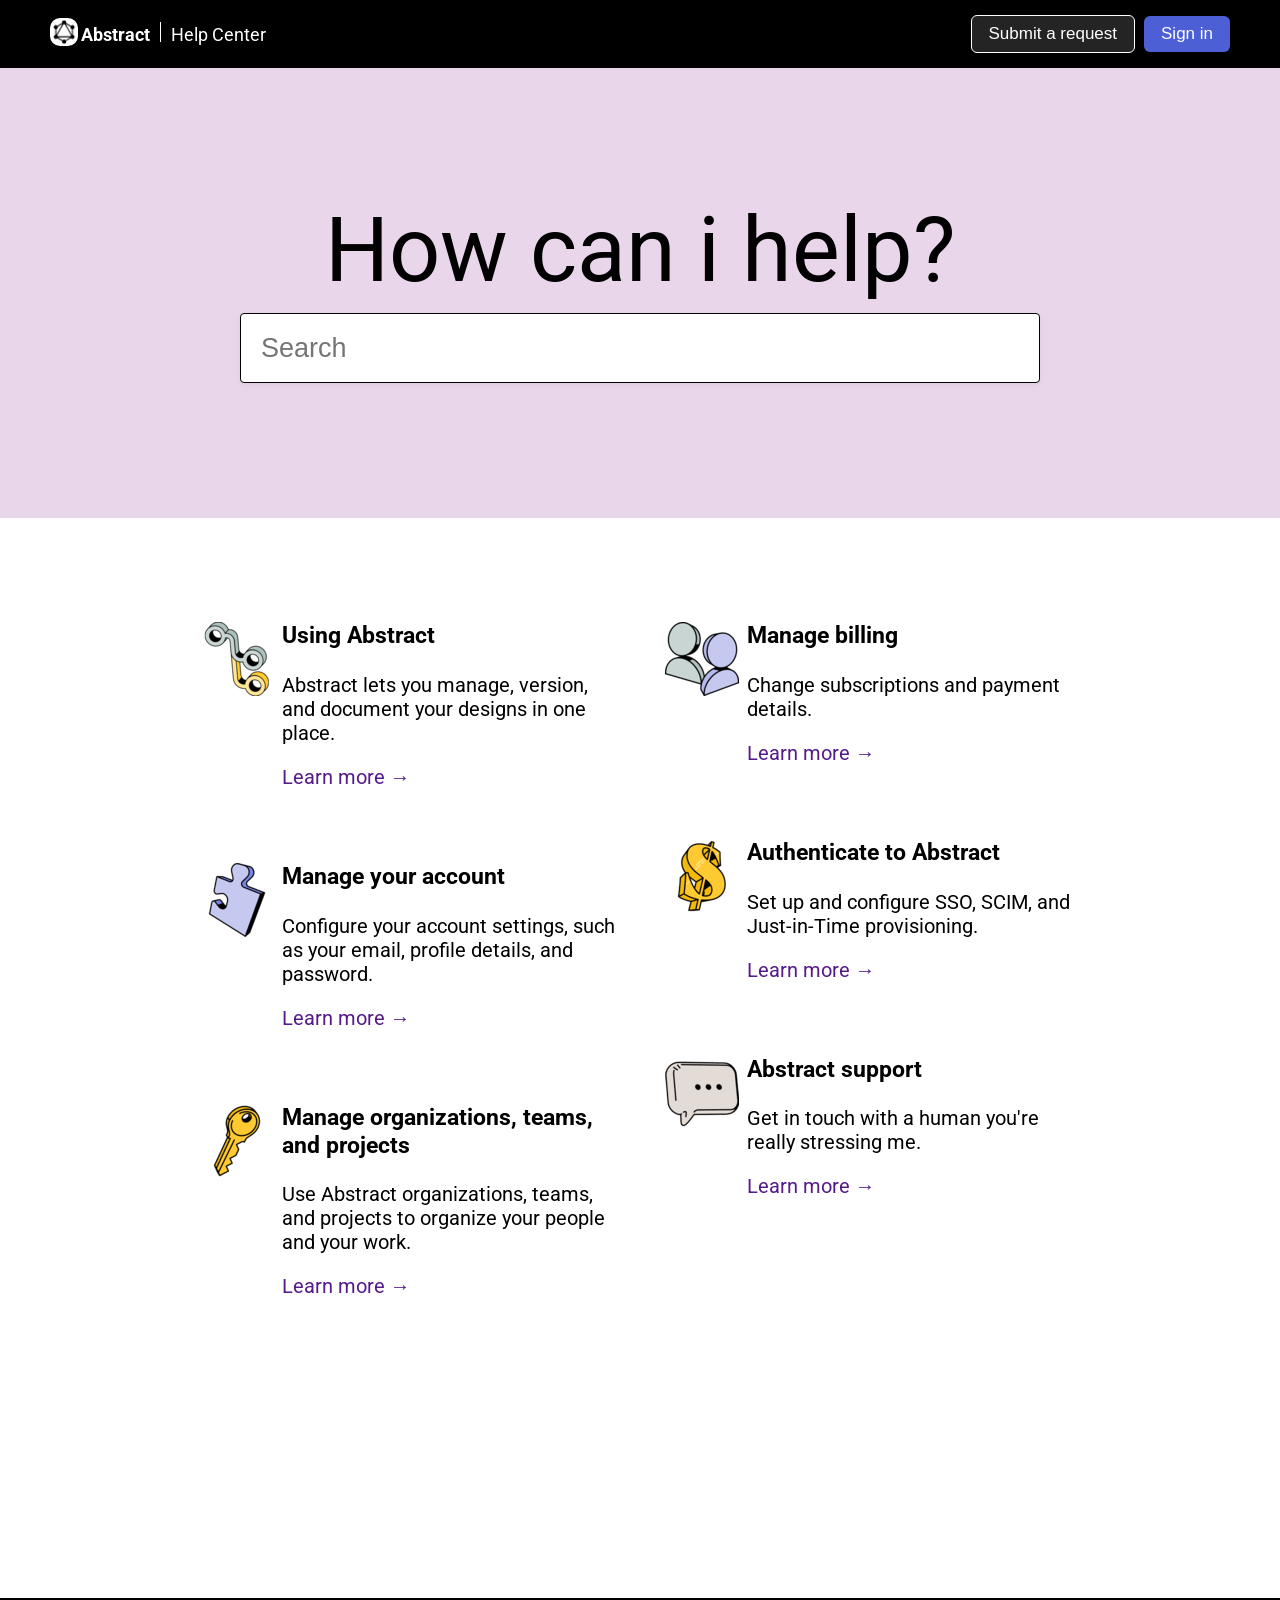
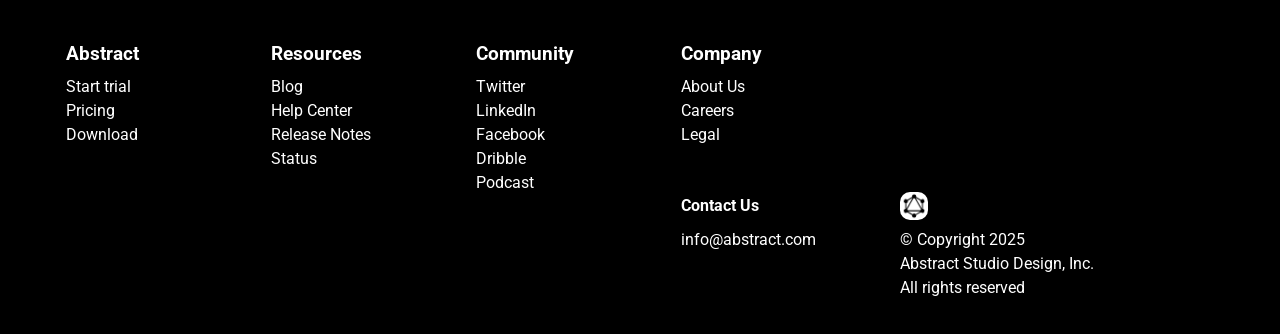
==== index.html @ b156615a "first commit" ====
<!DOCTYPE html>
<html lang="en">
<head>
  <meta charset="UTF-8">
  <meta name="viewport" content="width=device-width, initial-scale=1.0">
  <title>Abstract</title>
  <link rel="stylesheet" href="Home.css">
  <link rel="preconnect" href="https://fonts.googleapis.com">
<link rel="preconnect" href="https://fonts.gstatic.com" crossorigin>
<link href="https://fonts.googleapis.com/css2?family=Roboto:ital,wght@0,100..900;1,100..900&display=swap" rel="stylesheet">
</head>
<body>
  <header>
    <div class="First-header">
      <div class="First-header-sub">
        <p>
          <img src="icon file/graphql-logo-24.png" alt="logo">
        </p>
        <p><strong>Abstract</strong></p>
        <p><span class="vertical-line"></span></p>
        <p>
          Help Center
        </p>

      </div>
      <div>
        <button class="Sub-btn">Submit a request</button>
        <button class="Sign-btn">Sign in</button>
      </div>
    </div>
    <div class="Second-header">
      <p>How can i help?</p>
      <input type="text" placeholder="Search" />
    </div>
  </header>

  <main>
    <div class="First-part">
      <div class="numOne">
        <div class="Icons"><br><img src="icon file/1.png" alt=""></div>
        <div>
          <h3>Using Abstract</h3>
          <p>Abstract lets you manage, version, and document your designs in one place.</p>
          <p><a href="">Learn more &rarr;</a></p>
        </div>
      </div>
      <div class="numOne">
        <div class="Icons"><br><img src="icon file/3.png" alt=""></div>
        <div>
          <h3>Manage your account</h3>
          <p>Configure your account settings, such as your email, profile details, and password.</p>
          <p><a href="">Learn more &rarr;</a></p>
        </div>
      </div>
      <div class="numOne">
        <div class="Icons"><br><img src="icon file/5.png" alt=""></div>
        <div>
          <h3>Manage organizations, teams, and projects</h3>
          <p>Use Abstract organizations, teams, and projects to organize your people and your work.</p>
          <p><a href="">Learn more &rarr;</a></p>
        </div>
      </div>
    </div>
    <div class="Second-part">
      <div class="numOne">
        <div class="Icons"><br><img src="icon file/2.png" alt=""></div>
        <div>
          <h3> Manage billing</h3>
          <p>Change subscriptions and payment details.</p>
          <p><a href="">Learn more &rarr;</a></p>
        </div>
      </div>
      <div class="numOne">
        <div class="Icons"><br><img src="icon file/4.png" alt=""></div>
        <div>
          <h3>Authenticate to Abstract</h3>
          <p>Set up and configure SSO, SCIM, and Just-in-Time provisioning.</p>
          <p><a href="">Learn more &rarr;</a></p>
        </div>
      </div>

      <div class="numOne">
        <div class="Icons"><br><img src="icon file/6.png" alt=""></div>
        <div>
          <h3>Abstract support</h3>
          <p>Get in touch with a human you're really stressing me.</p>
          <p><a href="">Learn more &rarr;</a></p>
        </div>
      </div>
      
      </div>
      
    </div>
  </main>

  <footer class="footer">
    <div>
      <h3>Abstract</h3>
      <p><a href="">Start trial</a></p>
      <p><a href="">Pricing</a></p>
      <p><a href="">Download</a></p>
    </div>
    <div>
      <h3>Resources</h3>
      <p><a href="">Blog</a></p>
      <p><a href="">Help Center</a></p>
      <p><a href="">Release Notes</a></p>
      <p><a href="">Status</a></p>
    </div>
    <div>
      <h3>Community</h3>
      <p><a href="">Twitter</a></p>
      <p><a href="">LinkedIn</a></p>
      <p><a href="">Facebook</a></p>
      <p><a href="">Dribble</a></p>
      <p><a href="">Podcast</a></p>
    </div>
    <div>
      <h3>Company</h3>
      <p><a href="">About Us</a></p>
      <p><a href="">Careers</a></p>
      <p><a href="">Legal</a></p>
      <br>
      <h4>Contact Us</h4>
      <p>info@abstract.com</p>
    </div>
    <div class="big">
      <br><br><br><br><br><br><br><br>
        <p>
          <img src="icon file/graphql-logo-24.png" alt="logo">
        </p>
        <p>&copy; Copyright 2025</p>
        <p>Abstract Studio Design, Inc.</p>
        <p>All rights reserved</p>
    </div>
  </footer>
</body>
</html>
---- Home.css ----
* {
  box-sizing: border-box;
}

body {
  margin: 0;
  padding: 0;
  overflow-x: hidden;
  font-family: 'Roboto', sans-serif;
}

.First-header {
  background-color: #000000;
  color: white;
  display: flex;
  flex-wrap: wrap;
  justify-content: space-between;
  align-items: center;
  padding: 0px 50px 0px 50px;

}
.First-header-sub {
  display: flex;
  align-items: center;  
}

.First-header-sub p {
  margin-right: 3px;
  font-size: 18px;
}

.First-header-sub p img{
  background-color: white;
  width: 28px;
  border-radius: 10px;
}
.vertical-line {
  display: inline-block;
  border-left: 1px solid white;
  height: 20px; /* Adjust height */
  margin: 0 7px; /* Adjust spacing */
}
.Sub-btn {
  font-size: 17px;
  background-color: #252424;
  color: white;
  margin-right: 5px;
  padding: 8px 17px 8px 17px;
  border: 1px solid white;
  border-radius: 6px;

}

.Sign-btn {
  font-size: 17px;
  background-color: #4C5FD5;
  color: white;
  padding: 8px 17px 8px 17px;
  border: none;
  border-radius: 6px;
}

.Second-header {
  height: 50vh;
  background-color: rgb(234, 214, 234);
  display: flex;
  flex-direction: column;
  align-items: center;
  justify-content: center;
  padding-bottom: 90px;
}

.Second-header p {
  font-size: 90px;
  margin-bottom: 10px;
  text-align: center;
}

input[type="text"] {
  width: 100%;
  height: 70px;
  max-width: 800px;
  margin-bottom: 5px;
  padding: 16px 20px;
  border: 1px solid black;
  border-radius: 4px;
  font-size: 27px;
  box-shadow: 0 2px 6px rgba(0,0,0,0.05);
  transition: all 0.2s ease;
}

input[type="text"]:focus {
  border-color: whitesmoke;
  outline: none;
  box-shadow: 0 0 0 3px rgba(59, 130, 246, 0.2);
}


main {
  display: flex;
  gap: 50px;
  padding:80px 200px 70px 200px;
  width: 100%;
  height: 120vh;
  
}
.First-part, .Second-part {
  font-size: 20px;
  display: flex;
  flex-wrap: wrap;
  flex-direction: column;
  gap: 30px;
  width: 100%;
  height: 100vh;
}

.numOne {
  display: flex;
}

.Icons {
  margin-right:8px;
}

a {
  text-decoration: none;
  color:
}


.footer {
  display: flex;
  gap: 1rem;
  background-color: #000000;
  color: white;
  padding: 10px 50px 10px 50px;
}

.footer div {
  flex: 1; /* Equal width by default */
  padding: 1rem;
}

.footer .big {
  flex: 2; /* This one is twice as big */
  padding-left:30px ;
}

.footer div p {
  line-height: 0.5;
}

.footer div p img{
  background-color: white;
  width: 28px;
  border-radius: 10px;
}

.footer div p a {
  color: white;

}

.footer div p a:hover {
  text-decoration: underline;
}
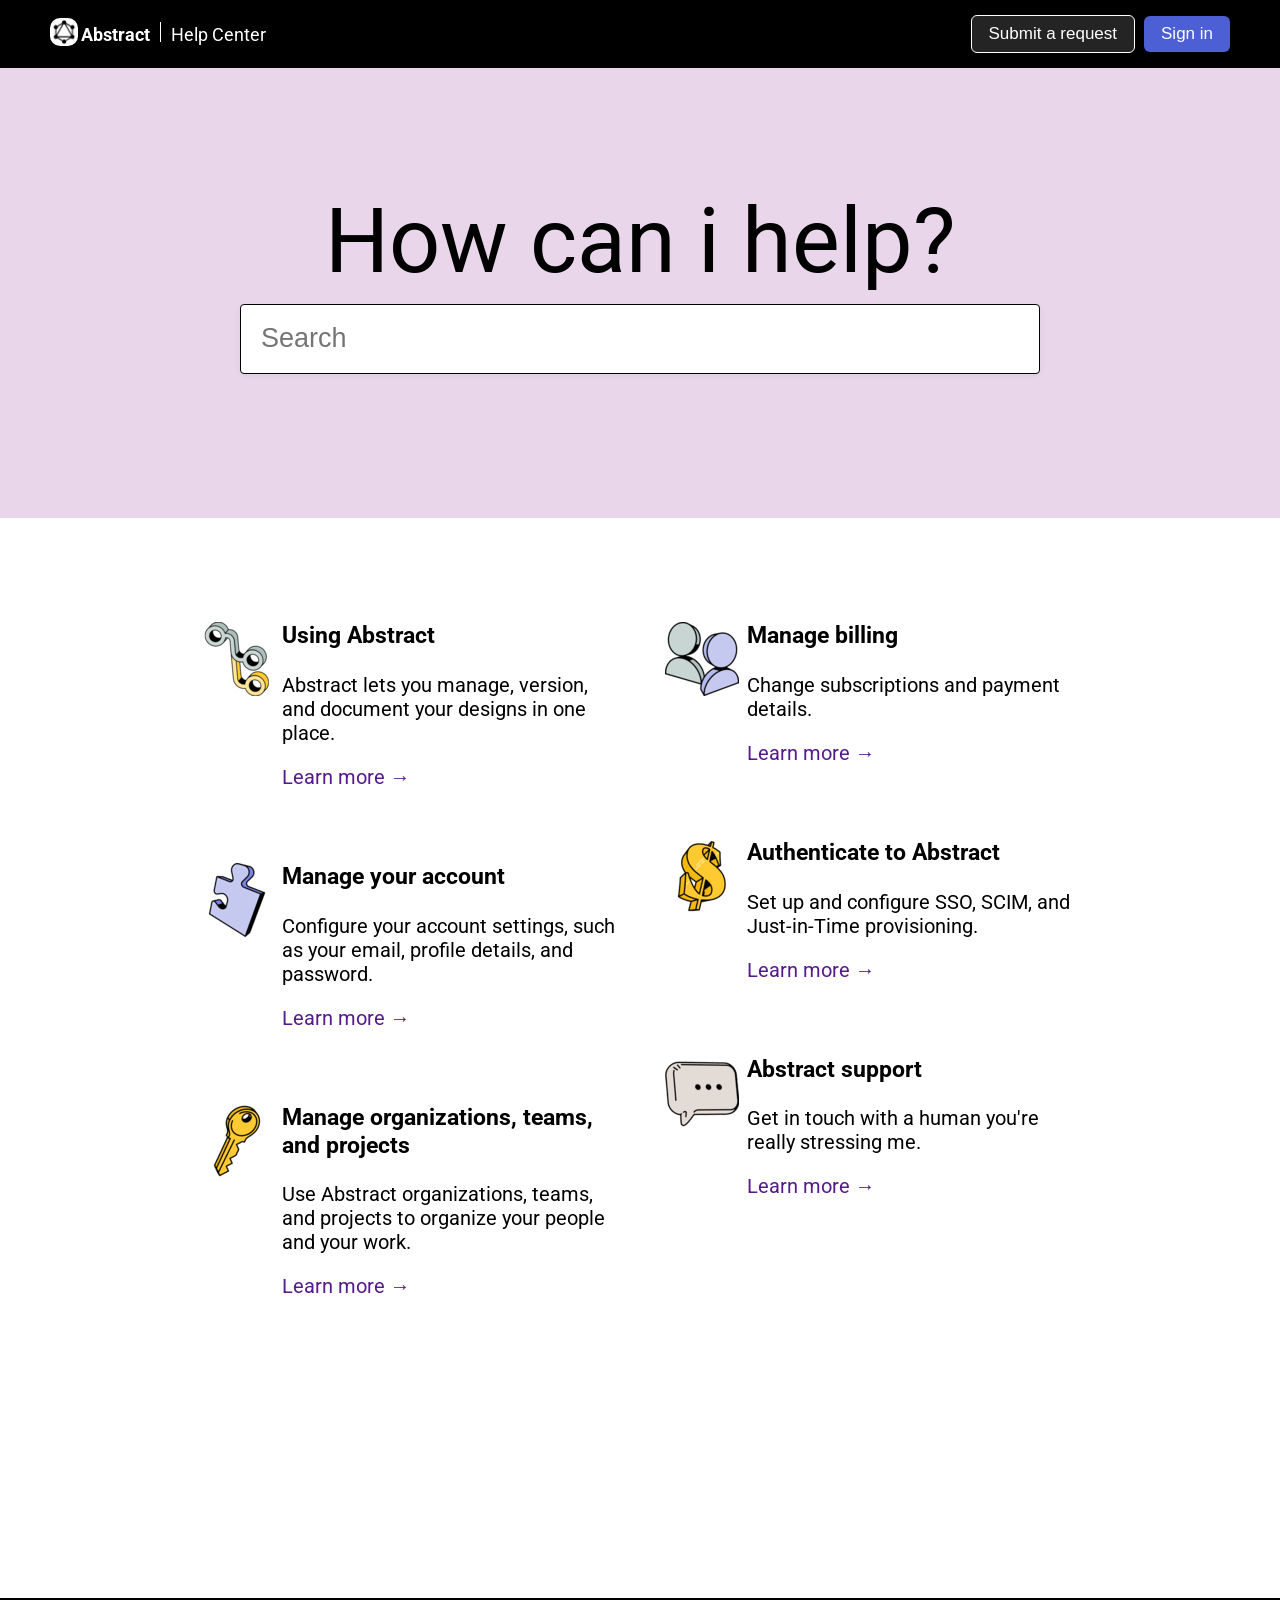
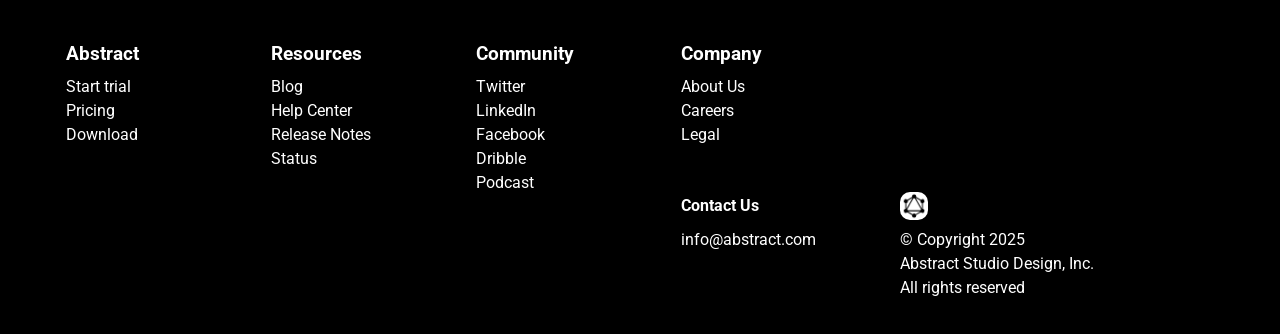
==== commit 1ae4dd42: "Update index.html" ====
--- a/index.html
+++ b/index.html
@@ -31,6 +31,7 @@
     <div class="Second-header">
       <p>How can i help?</p>
       <input type="text" placeholder="Search" />
+       <span class="arrow"><img src="icon file/right-arrow-alt-regular-24.png" alt=""></span>
     </div>
   </header>
 
